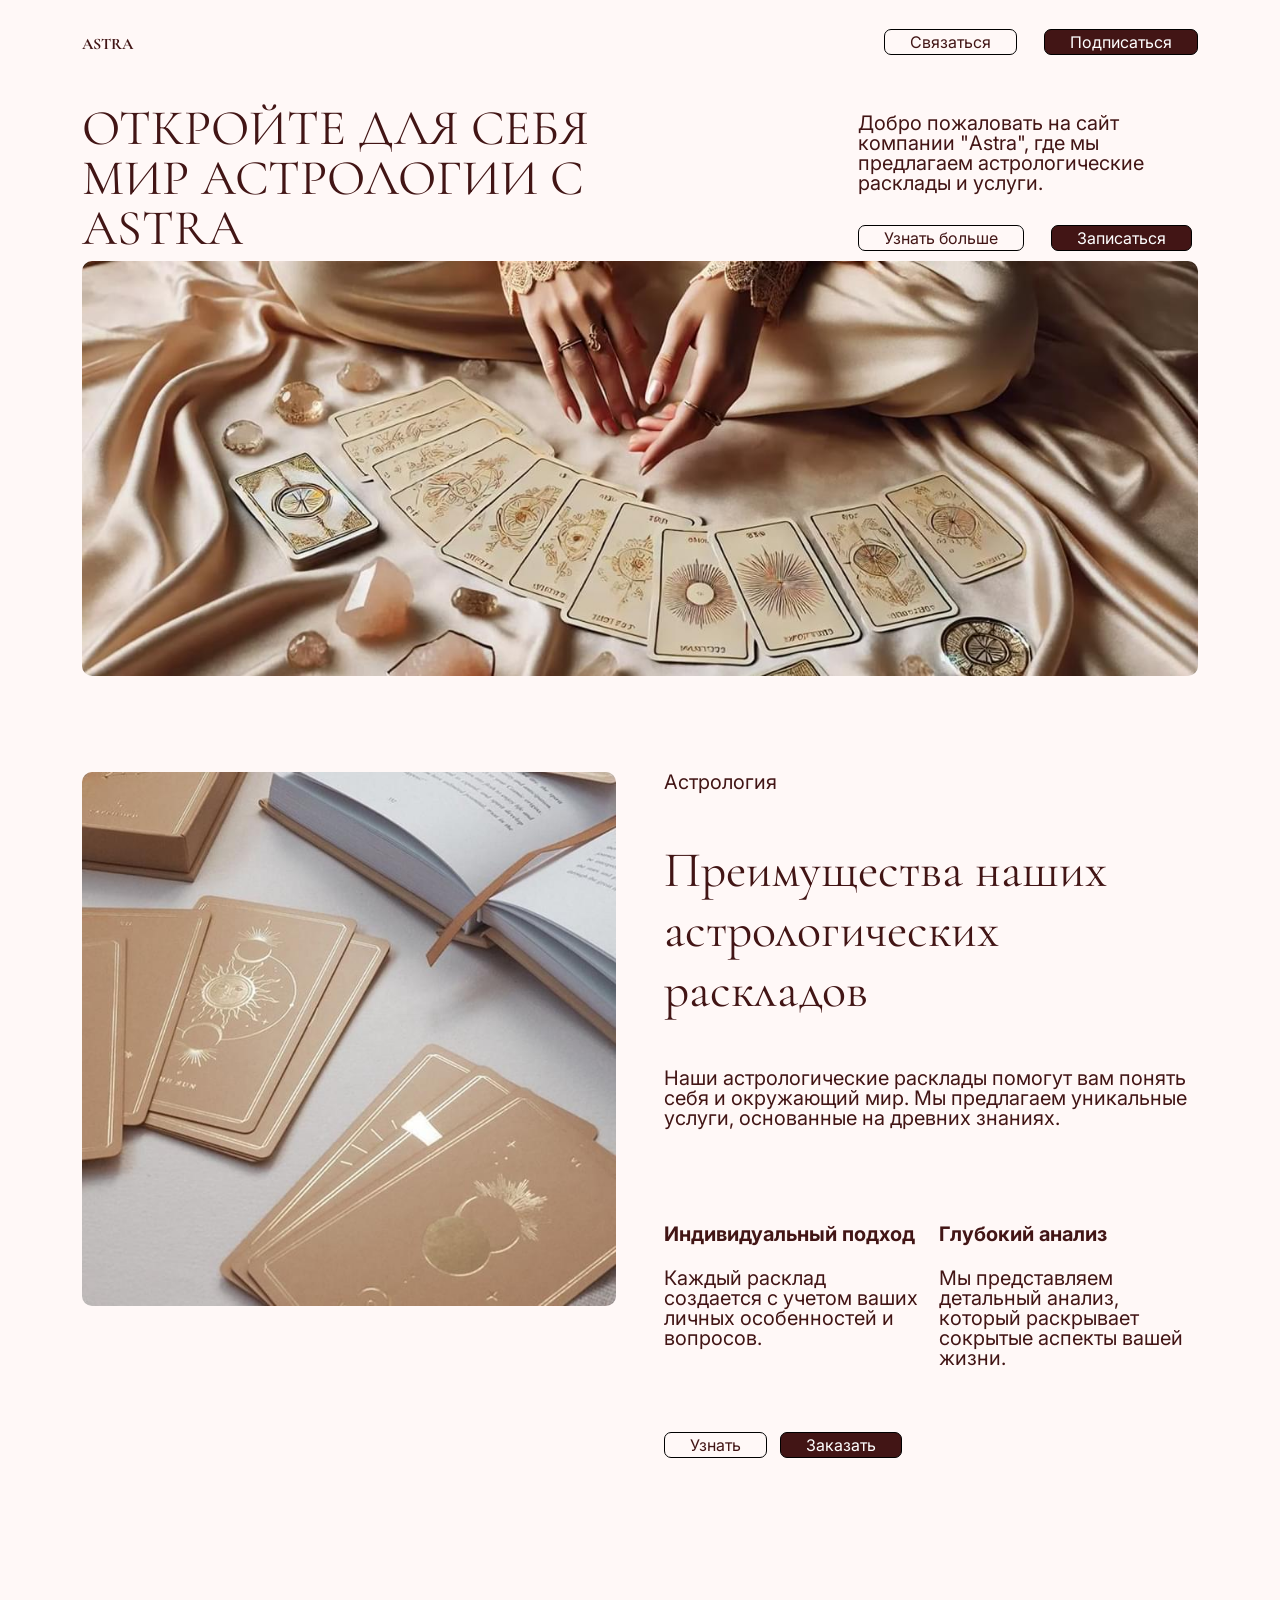
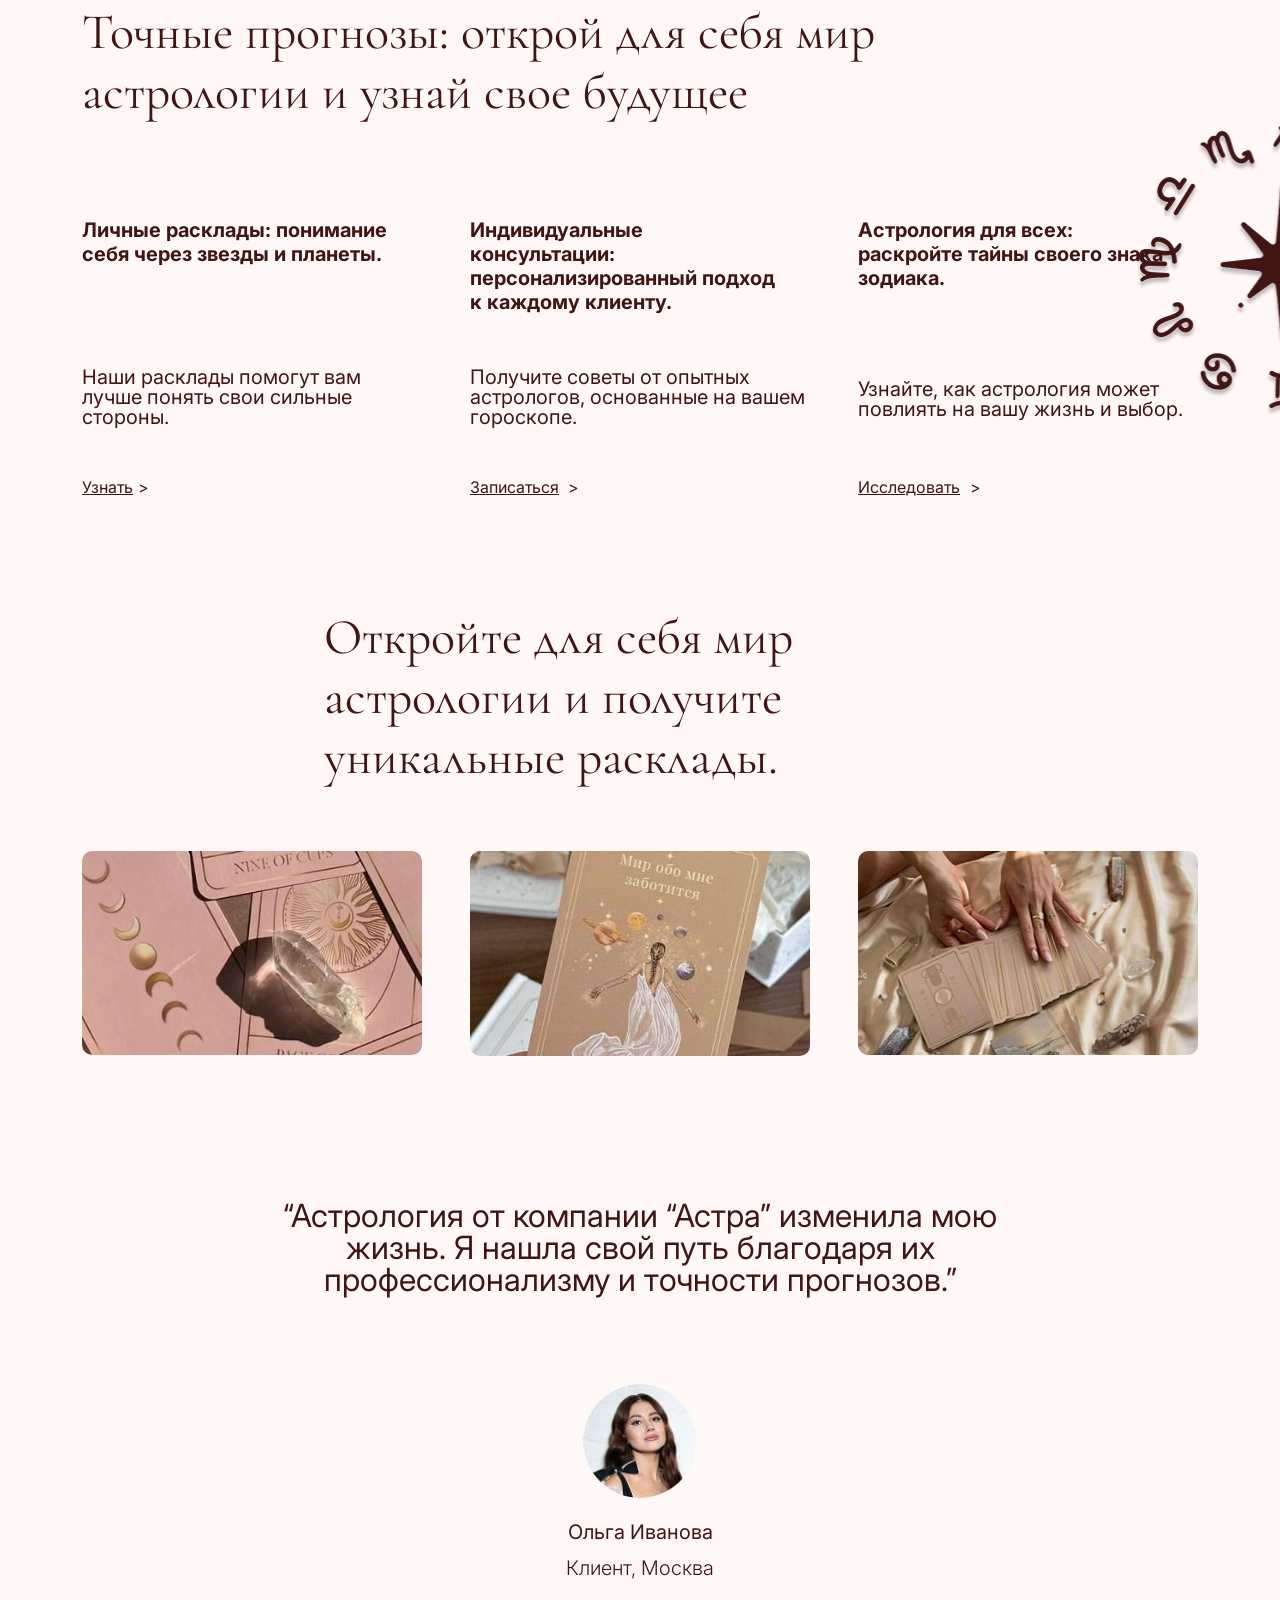
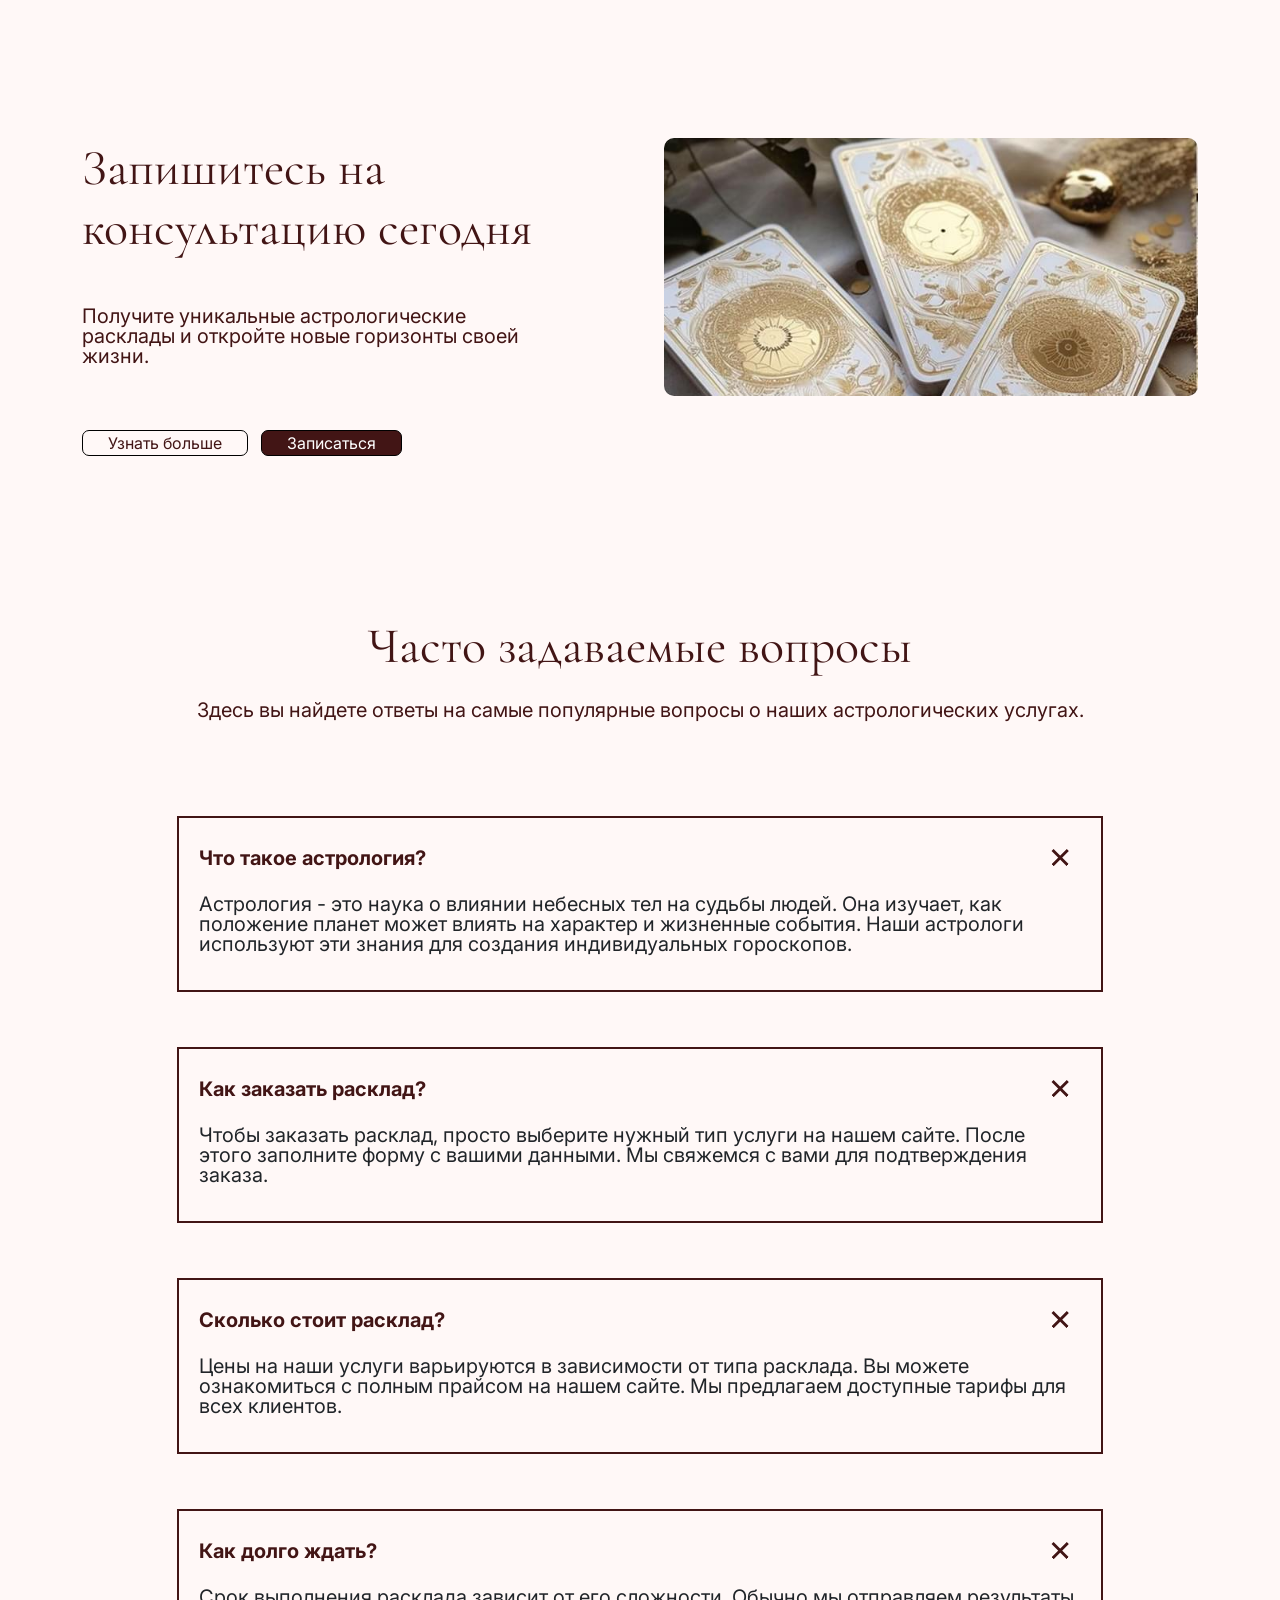
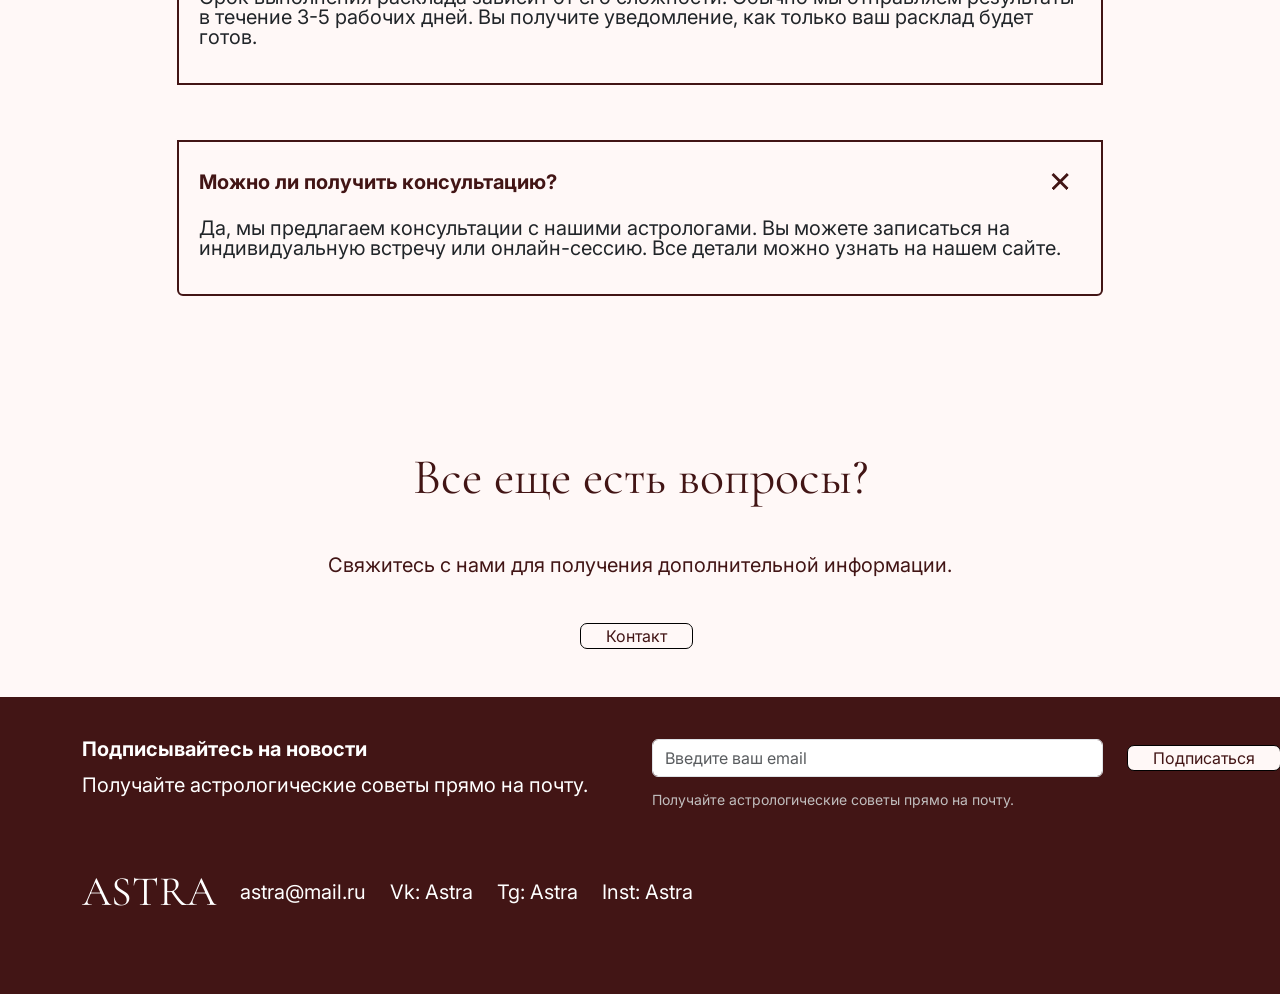
==== home.html @ cc556cec "Updates" ====
<!DOCTYPE html>
<html lang="ru">

<head>
	<title>Главная</title>
	<meta charset="UTF-8">
	<meta name="format-detection" content="telephone=no">
	<!-- <style>body{opacity: 0;}</style> -->
	<link href="https://cdn.jsdelivr.net/npm/bootstrap@5.0.2/dist/css/bootstrap.min.css?_v=20250326002225" rel="stylesheet" integrity="sha384-EVSTQN3/azprG1Anm3QDgpJLIm9Nao0Yz1ztcQTwFspd3yD65VohhpuuCOmLASjC" crossorigin="anonymous">
	<link href="https://unpkg.com/aos@2.3.1/dist/aos.css?_v=20250326002225" rel="stylesheet">
	<link rel="stylesheet" href="css/style.min.css?_v=20250326002225">
	<link rel="shortcut icon" href="favicon.ico">
	<!-- <meta name="robots" content="noindex, nofollow"> -->
	<meta name="viewport" content="width=device-width, initial-scale=1.0">
</head>

<body>
	<div class="wrapper">
		<header class="header">
			<div class="container">
				<div class="row">
					<div class="col-auto me-auto align-self-center">
						<a href="/" class="header__logo">Astra</a>
					</div>
					<div class="col-auto align-self-center">
						<a href="#" class="button">Связаться</a>
						<a href="#" class="button button-accent">Подписаться</a>
					</div>
				</div>
			</div>
		</header>
		<main class="page">
			<div class="container w-100">  </div>
			<div class="container">
				<div class="row prewiew align-items-center justify-content-between g-md-5">
					<div class="col-md-6">
						<h1 class="title" data-aos="fade-up" data-aos-delay="200" data-aos-duration="1000">Откройте для
							себя мир
							астрологии с Astra</h1>
					</div>
					<div class="col-md-4" data-aos="fade-up" data-aos-delay="400" data-aos-duration="1000">
						<div class="row mb-3 ">
							<p class="">Добро пожаловать на сайт компании "Astra", где мы предлагаем астрологические
								расклады и
								услуги.</p>
						</div>
						<div class="row">
							<div class="col">
								<a href="#" class="button">Узнать больше</a>
								<a href="#" class="button button-accent">Записаться</a>
							</div>
						</div>
					</div>
				</div>
				<div class="row justify-content-between mb-md-5" data-aos="fade-up" data-aos-delay="600" data-aos-duration="1000">
					<div class="col rounded-3 overflow-hidden mb-5">
						<div class="image-hover">
							<img class="w-100" src="img/preview/maps.jpg" alt="maps">
						</div>
					</div>
				</div>
			</div>

			<div class="container" data-aos="fade-up" data-aos-delay="800" data-aos-duration="1000">
				<div class="row align-items-start astrologia pb-5">
					<div class="container mb-lg-5">
						<div class="row g-5">
							<!-- Левая колонка с изображением -->
							<div class="col-lg-6">
								<div class="image-hover">
									<img src="img/plus/01.jpg" class="img-fluid rounded" alt="Астрологические карты">
								</div>
							</div>
							<!-- Правая колонка с текстом -->
							<div class="col-lg-6">
								<p class="mb-md-5">Астрология</p>
								<h2 class="title mb-md-5">Преимущества наших астрологических раскладов</h2>
								<p class="mb-5 pb-md-5">Наши астрологические расклады помогут вам понять себя и
									окружающий
									мир.
									Мы
									предлагаем
									уникальные услуги,
									основанные на древних знаниях.</p>
								<div class="row mb-lg-5 g-3">
									<div class="col-lg-6">
										<p class="fw-bolder mb-4">Индивидуальный подход</p>
										<p>Каждый расклад создается с учетом ваших личных особенностей и вопросов.
										</p>
									</div>
									<div class="col-lg-6">
										<p class="fw-bolder mb-4">Глубокий анализ</p>
										<p>Мы представляем детальный анализ, который раскрывает сокрытые аспекты
											вашей
											жизни.</p>
									</div>
								</div>
								<div class="mt-3">
									<button class="button me-2">Узнать</button>
									<button class="button button-accent">Заказать</button>
								</div>
							</div>
						</div>
					</div>
				</div>
			</div>

			<div class="container py-5 forecast" data-aos="fade-up" data-aos-delay="400" data-aos-duration="1000">
				<h2 class="title mb-lg-5 col-lg-10 pb-sm-5">Точные прогнозы: открой для себя мир астрологии и
					узнай свое
					будущее
				</h2>
				<div class="row g-5">
					<!-- Первая колонка -->
					<div class="col-md-4 forecast__item">
						<div class="row">
							<div class="col col-lg-11">
								<h5 class="fw-bold">Личные расклады: понимание себя через звезды и планеты.</h5>
							</div>
						</div>
						<div class="row">
							<p class="">Наши расклады помогут вам лучше понять свои сильные стороны.</p>
							<a class="link-line" href="#" class="text-decoration-none"><span>Узнать</span></a>
						</div>
					</div>
					<!-- Вторая колонка -->
					<div class="col-md-4 forecast__item">
						<div class="row">
							<div class="col col-lg-11">
								<h5 class="fw-bold">Индивидуальные консультации: персонализированный подход к
									каждому
									клиенту.
								</h5>
							</div>
						</div>
						<div class="row">
							<p class="">Получите советы от опытных астрологов, основанные на вашем гороскопе.</p>
							<a class="link-line" href="#" class="text-decoration-none"><span>Записаться</span></a>
						</div>
					</div>
					<!-- Третья колонка -->
					<div class="col-md-4 forecast__item">
						<div class="row">
							<div class="col col-lg-11">
								<h5 class="fw-bold">Астрология для всех: раскройте тайны своего знака зодиака.</h5>
							</div>
						</div>
						<div class="row">
							<p class="">Узнайте, как астрология может повлиять на вашу жизнь и выбор.</p>
							<a class="link-line" href="#" class="text-decoration-none"><span>Исследовать</span></a>
						</div>
					</div>
				</div>
			</div>

			<div class="container py-lg-5 open" data-aos="fade-up" data-aos-delay="800" data-aos-duration="1000">
				<div class="row justify-content-center">
					<div class="col-lg-7 p-3">
						<h2 class="title mb-lg-5">Откройте для себя мир
							астрологии
							и получите уникальные расклады.</h2>
					</div>
				</div>

				<div class="row g-5 ">
					<!-- Первая колонка -->
					<div class="col-md-4">
						<div class="image-hover">
							<img class="w-100" src="img/open/01.jpg" alt="01">
						</div>
					</div>
					<!-- Вторая колонка -->
					<div class="col-md-4">
						<div class="image-hover">
							<img class="w-100" src="img/open/02.jpg" alt="02">
						</div>
					</div>
					<!-- Третья колонка -->
					<div class="col-md-4">
						<div class="image-hover">
							<img class="w-100" src="img/open/03.jpg" alt="03">
						</div>
					</div>
				</div>
			</div>

			<div class="container py-5 mb-lg-5 rewiews" data-aos="fade-up" data-aos-delay="400" data-aos-duration="1000">
				<div class="row justify-content-center">
					<div class="col-sm-9 p-lg-5">
						<p class="rewiews__title text-center">“Астрология от компании “Астра” изменила мою жизнь. Я
							нашла свой путь
							благодаря их
							профессионализму
							и точности прогнозов.”</p>
					</div>
				</div>
				<div class="row justify-content-center mb-lg-5">
					<div class="row justify-content-center">
						<div class="col col-lg-2 col-sm-5">
							<img class="w-100 p-4 rounded-circle" src="img/rewiews/ava.jpg" alt="ava">
						</div>
					</div>
					<div class="col col-lg-3">
						<div class="col text-center">
							<p>Ольга Иванова</p>
						</div>
						<div class="col text-center fw-light">
							<p>Клиент, Москва</p>
						</div>
					</div>

				</div>
			</div>

			<div class="container" data-aos="fade-up" data-aos-delay="800" data-aos-duration="1000">
				<div class="row align-items-start astrologia pb-lg-5">
					<div class="container mb-5">
						<div class="row g-5">
							<div class="col-md-6">
								<h2 class="title mb-lg-5">Запишитесь на консультацию сегодня</h2>
								<p class="mb-lg-5 pb-3 col-lg-10">Получите уникальные астрологические расклады и
									откройте
									новые
									горизонты своей жизни.</p>
								<div class="mt-3">
									<a href="#" class="button me-2">Узнать больше</a>
									<a href="#" class="button button-accent">Записаться</a>
								</div>
							</div>


							<div class="col-md-6">
								<div class="image-hover">
									<img src="img/callback/01.jpg" class="img-fluid rounded" alt="Астрологические карты">
								</div>
							</div>
						</div>
					</div>
				</div>
			</div>

			<div class="container py-lg-5" data-aos="fade-up" data-aos-delay="600" data-aos-duration="1000">
				<div class="row justify-content-center mb-lg-5">
					<div class="col col-md-auto p-3">
						<h2 class="title">Часто задаваемые вопросы</h2>
					</div>
					<div class="col-lg-10 col-md-auto">
						<p class="mb-lg-5 text-center">Здесь вы найдете ответы на самые популярные вопросы о наших
							астрологических
							услугах.</p>
					</div>
				</div>
				<div class="row justify-content-center mb-lg-5">

					<div class="accordion col-lg-10" id="accordionPanelsStayOpenExample">

						<div class="accordion-item">
							<button class="accordion-but" type="button" data-bs-toggle="collapse" data-bs-target="#panelsStayOpen-1" aria-expanded="true" aria-controls="panelsStayOpen-1">
								Что такое астрология?
							</button>
							<div id="panelsStayOpen-1" class="accordion-collapse collapse show" aria-labelledby="panelsStayOpen-1">
								<div class="accordion-body">
									Астрология - это наука о влиянии небесных тел на судьбы людей. Она изучает, как
									положение планет может влиять на
									характер и жизненные события. Наши астрологи используют эти знания для создания
									индивидуальных гороскопов.
								</div>
							</div>
						</div>

						<div class="accordion-item">
							<button class="accordion-but" type="button" data-bs-toggle="collapse" data-bs-target="#panelsStayOpen-2" aria-expanded="true" aria-controls="panelsStayOpen-2">
								Как заказать расклад?
							</button>
							<div id="panelsStayOpen-2" class="accordion-collapse collapse show" aria-labelledby="panelsStayOpen-2">
								<div class="accordion-body">
									Чтобы заказать расклад, просто выберите нужный тип услуги на нашем сайте. После
									этого заполните форму с вашими данными.
									Мы свяжемся с вами для подтверждения заказа.
								</div>
							</div>
						</div>

						<div class="accordion-item">
							<button class="accordion-but" type="button" data-bs-toggle="collapse" data-bs-target="#panelsStayOpen-3" aria-expanded="true" aria-controls="panelsStayOpen-3">
								Сколько стоит расклад?
							</button>
							<div id="panelsStayOpen-3" class="accordion-collapse collapse show" aria-labelledby="panelsStayOpen-3">
								<div class="accordion-body">
									Цены на наши услуги варьируются в зависимости от типа расклада. Вы можете
									ознакомиться с полным прайсом на нашем сайте.
									Мы предлагаем доступные тарифы для всех клиентов.
								</div>
							</div>
						</div>

						<div class="accordion-item">
							<button class="accordion-but" type="button" data-bs-toggle="collapse" data-bs-target="#panelsStayOpen-4" aria-expanded="true" aria-controls="panelsStayOpen-4">
								Как долго ждать?
							</button>
							<div id="panelsStayOpen-4" class="accordion-collapse collapse show" aria-labelledby="panelsStayOpen-4">
								<div class="accordion-body">
									Срок выполнения расклада зависит от его сложности. Обычно мы отправляем
									результаты в
									течение 3-5 рабочих дней. Вы
									получите уведомление, как только ваш расклад будет готов.
								</div>
							</div>
						</div>

						<div class="accordion-item">
							<button class="accordion-but" type="button" data-bs-toggle="collapse" data-bs-target="#panelsStayOpen-5" aria-expanded="true" aria-controls="panelsStayOpen-5">
								Можно ли получить консультацию?
							</button>
							<div id="panelsStayOpen-5" class="accordion-collapse collapse show" aria-labelledby="panelsStayOpen-5">
								<div class="accordion-body">
									Да, мы предлагаем консультации с нашими астрологами. Вы можете записаться на
									индивидуальную встречу или онлайн-сессию.
									Все детали можно узнать на нашем сайте.
								</div>
							</div>
						</div>
					</div>
				</div>
			</div>

			<div class="container py-lg5" data-aos="fade-up" data-aos-delay="600" data-aos-duration="1000">
				<div class="row justify-content-center mb-5">
					<div class="row">
						<h2 class="title mb-lg-5 text-center">Все еще есть вопросы?</h2>
					</div>
					<div class="row">
						<p class="mb-lg-5 text-center">Свяжитесь с нами для получения дополнительной информации.</p>
					</div>
					<div class="row justify-content-center">
						<div class="col col-lg-2 text-center">
							<a href="#" class="button me-2">Контакт</a>
						</div>
					</div>
				</div>
			</div>
		</main>
		<footer class="footer">
			<div class="container">
				<div class="row mb-lg-5">
					<div class="col-lg-6">
						<div class="row fw-bold">
							<p>Подписывайтесь на новости</p>
						</div>
						<div class="row">
							<p>Получайте астрологические советы прямо на почту.</p>
						</div>
					</div>
					<div class="col">
						<div class="row align-items-center mb-lg-3">
							<div class="col-lg-10">
								<input type="text" class="form-control" placeholder="Введите ваш email" aria-label="Введите ваш email" aria-describedby="basic-addon2">
							</div>
							<div class="col-lg-2 text-center">
								<a href="#" class="button ">Подписаться</a>
							</div>
						</div>
						<div class="row">
							<p class="text-small">Получайте астрологические советы прямо на почту.</p>
						</div>
					</div>

				</div>
			</div>
			<div class="container">
				<div class="row align-items-center">
					<div class="footer__title col-sm-auto">ASTRA</div>
					<div class="col-sm-auto"><a class="footer__link" href="#">astra@mail.ru</a></div>
					<div class="col-sm-auto"><a class="footer__link" href="#">Vk: Astra</a></div>
					<div class="col-sm-auto"><a class="footer__link" href="#">Tg: Astra</a></div>
					<div class="col-sm-auto"><a class="footer__link" href="#">Inst: Astra</a></div>
				</div>
			</div>
		</footer>
	</div>
	<!-- <div id="popup" aria-hidden="true" class="popup">
	<div class="popup__wrapper">
		<div class="popup__content">
			<button data-close type="button" class="popup__close">Закрыть</button>
			<div class="popup__text">
				Text
			</div>
		</div>
	</div>
</div> -->
	<script src="https://cdn.jsdelivr.net/npm/bootstrap@5.0.2/dist/js/bootstrap.bundle.min.js?_v=20250326002225" integrity="sha384-MrcW6ZMFYlzcLA8Nl+NtUVF0sA7MsXsP1UyJoMp4YLEuNSfAP+JcXn/tWtIaxVXM" crossorigin="anonymous"></script>
	<script src="https://unpkg.com/aos@2.3.1/dist/aos.js?_v=20250326002225"></script>
	<script src="js/app.min.js?_v=20250326002225"></script>
</body>

</html>
---- css/style.min.css ----
@charset "UTF-8";@import url(https://fonts.googleapis.com/css?family=Cormorant+Garamond:regular,500&display=swap);@import url(https://fonts.googleapis.com/css?family=Inter:300,regular,500,700&display=swap);*{padding:0;margin:0;border:0}*,:after,:before{-webkit-box-sizing:border-box;box-sizing:border-box}body,html{height:100%;min-width:320px}body{color:#421515;line-height:1;font-family:Inter;font-size:1.25rem;-ms-text-size-adjust:100%;-moz-text-size-adjust:100%;-webkit-text-size-adjust:100%;-webkit-font-smoothing:antialiased;-moz-osx-font-smoothing:grayscale}button,input,textarea{font-family:Inter;font-size:inherit}button{cursor:pointer;color:inherit;background-color:inherit}a{color:inherit}a:link,a:visited{text-decoration:none}a:hover{text-decoration:none}ul li{list-style:none}img{vertical-align:top}h1,h2,h3,h4,h5,h6{font-weight:inherit;font-size:inherit}body{background-color:#fff8f7}.lock body{overflow:hidden;-ms-touch-action:none;touch-action:none}.wrapper{min-height:100%;display:-webkit-box;display:-ms-flexbox;display:flex;-webkit-box-orient:vertical;-webkit-box-direction:normal;-ms-flex-direction:column;flex-direction:column;overflow:hidden}.wrapper>main{-webkit-box-flex:1;-ms-flex:1 1 auto;flex:1 1 auto}.wrapper>*{min-width:0}[class*=__container]{max-width:85rem;-webkit-box-sizing:content-box;box-sizing:content-box;margin:0 auto;padding:0 .9375rem}.button,.button-accent{-webkit-transition:all .2s ease;transition:all .2s ease}.button{display:-webkit-inline-box;display:-ms-inline-flexbox;display:inline-flex;padding:.25rem 1.5625rem;border:1px solid #000;border-radius:.4375rem;font-size:1rem;background-color:#fff8f7;color:#421515}.button._fw{width:100%}.button:not(:last-child){margin-right:1.375rem}.button-accent{color:#fff;background-color:#421515}.button-accent._fw{width:100%}[class*=-ibg]{position:relative}[class*=-ibg] img{position:absolute;width:100%;height:100%;top:0;left:0;-o-object-fit:cover;object-fit:cover}[class*=-ibg_contain] img{-o-object-fit:contain;object-fit:contain}.title{font-family:"Cormorant Garamond";font-size:3.125rem}.link-line:link{text-decoration:underline}.link-line:hover{color:inherit}.collapsed{font-size:1.25rem;background-color:inherit}.text-small{font-size:.875rem;color:#c1bebe}.header__logo{font-family:"Cormorant Garamond";font-weight:900;font-size:1rem;text-transform:uppercase}.header__logo:hover{color:inherit}.header .container .row{height:5.1875rem}.footer{background-color:#421515;color:#fff;padding-top:2.625rem;padding-bottom:5.0625rem}.footer__title{font-family:"Cormorant Garamond";font-size:2.625rem}.footer__link:hover{color:inherit;text-decoration:underline}.page{position:relative}.page::before{content:"";position:absolute;top:30%;right:0;width:153.5px;height:307px;background:url(../img/decor.png) 0 0 no-repeat}.image-hover{overflow:hidden;border-radius:.625rem}.image-hover img{-webkit-transition:all .5s ease;transition:all .5s ease}.image-hover img:hover{-webkit-transform:scale(1.05);-ms-transform:scale(1.05);transform:scale(1.05)}.prewiew h1{text-transform:uppercase;line-height:1}.forecast h5{height:100%}.forecast a{font-size:1rem}.forecast__item{display:-webkit-box;display:-ms-flexbox;display:flex;-webkit-box-orient:vertical;-webkit-box-direction:normal;-ms-flex-direction:column;flex-direction:column;min-height:100%;-webkit-box-pack:justify;-ms-flex-pack:justify;justify-content:space-between;gap:.9375rem}.forecast__item .row{display:-webkit-box;display:-ms-flexbox;display:flex;-webkit-box-orient:vertical;-webkit-box-direction:normal;-ms-flex-direction:column;flex-direction:column;-webkit-box-pack:justify;-ms-flex-pack:justify;justify-content:space-between;height:100%}.forecast__item .link-line span{position:relative;display:-webkit-inline-box;display:-ms-inline-flexbox;display:inline-flex;text-decoration:underline}.forecast__item .link-line span:hover{text-decoration:none}.forecast__item .link-line span::after{content:">";position:absolute;top:0;left:110%}.forecast__item .row:last-child{gap:.625rem}.forecast__item.row p{margin-bottom:4.0625pxrem}.rewiews__title{font-size:2rem}.accordion-item,.accordion-item:first-of-type{border:2px solid #421515!important;background-color:inherit;border-radius:0;margin-bottom:3.4375rem}.accordion-item{padding:1.25rem 0}.accordion-but{position:relative;width:100%;text-align:left;padding:.625rem 1.25rem;font-weight:700;color:#421515}.accordion-but::before{-webkit-transition:all .3s ease;transition:all .3s ease;content:"";position:absolute;top:.5rem;right:1.875rem;width:22px;height:22px;background:url(../img/plus-icon.svg) 0 0 no-repeat;-webkit-transform:rotate(45deg);-ms-transform:rotate(45deg);transform:rotate(45deg)}.collapsed::before{-webkit-transform:rotate(0);-ms-transform:rotate(0);transform:rotate(0)}@media (min-width:47.99875em){.forecast h2{padding-right:1.25rem}.forecast__item{row-gap:2.8125rem}.forecast__item .row:last-child{gap:2.25rem}}@media (max-width:61.99875em){.title{font-size:2.5rem}.page::before{opacity:.3;z-index:-1}}@media (max-width:47.99875em){body{font-size:1rem}.title{font-size:2.1875rem}.footer{padding:2.8125rem 0}.rewiews__title{font-size:1.375rem}}@media (any-hover:hover){.button:hover{color:#fff8f7;background-color:#421515;opacity:.8}.button-accent:hover{opacity:.8}}
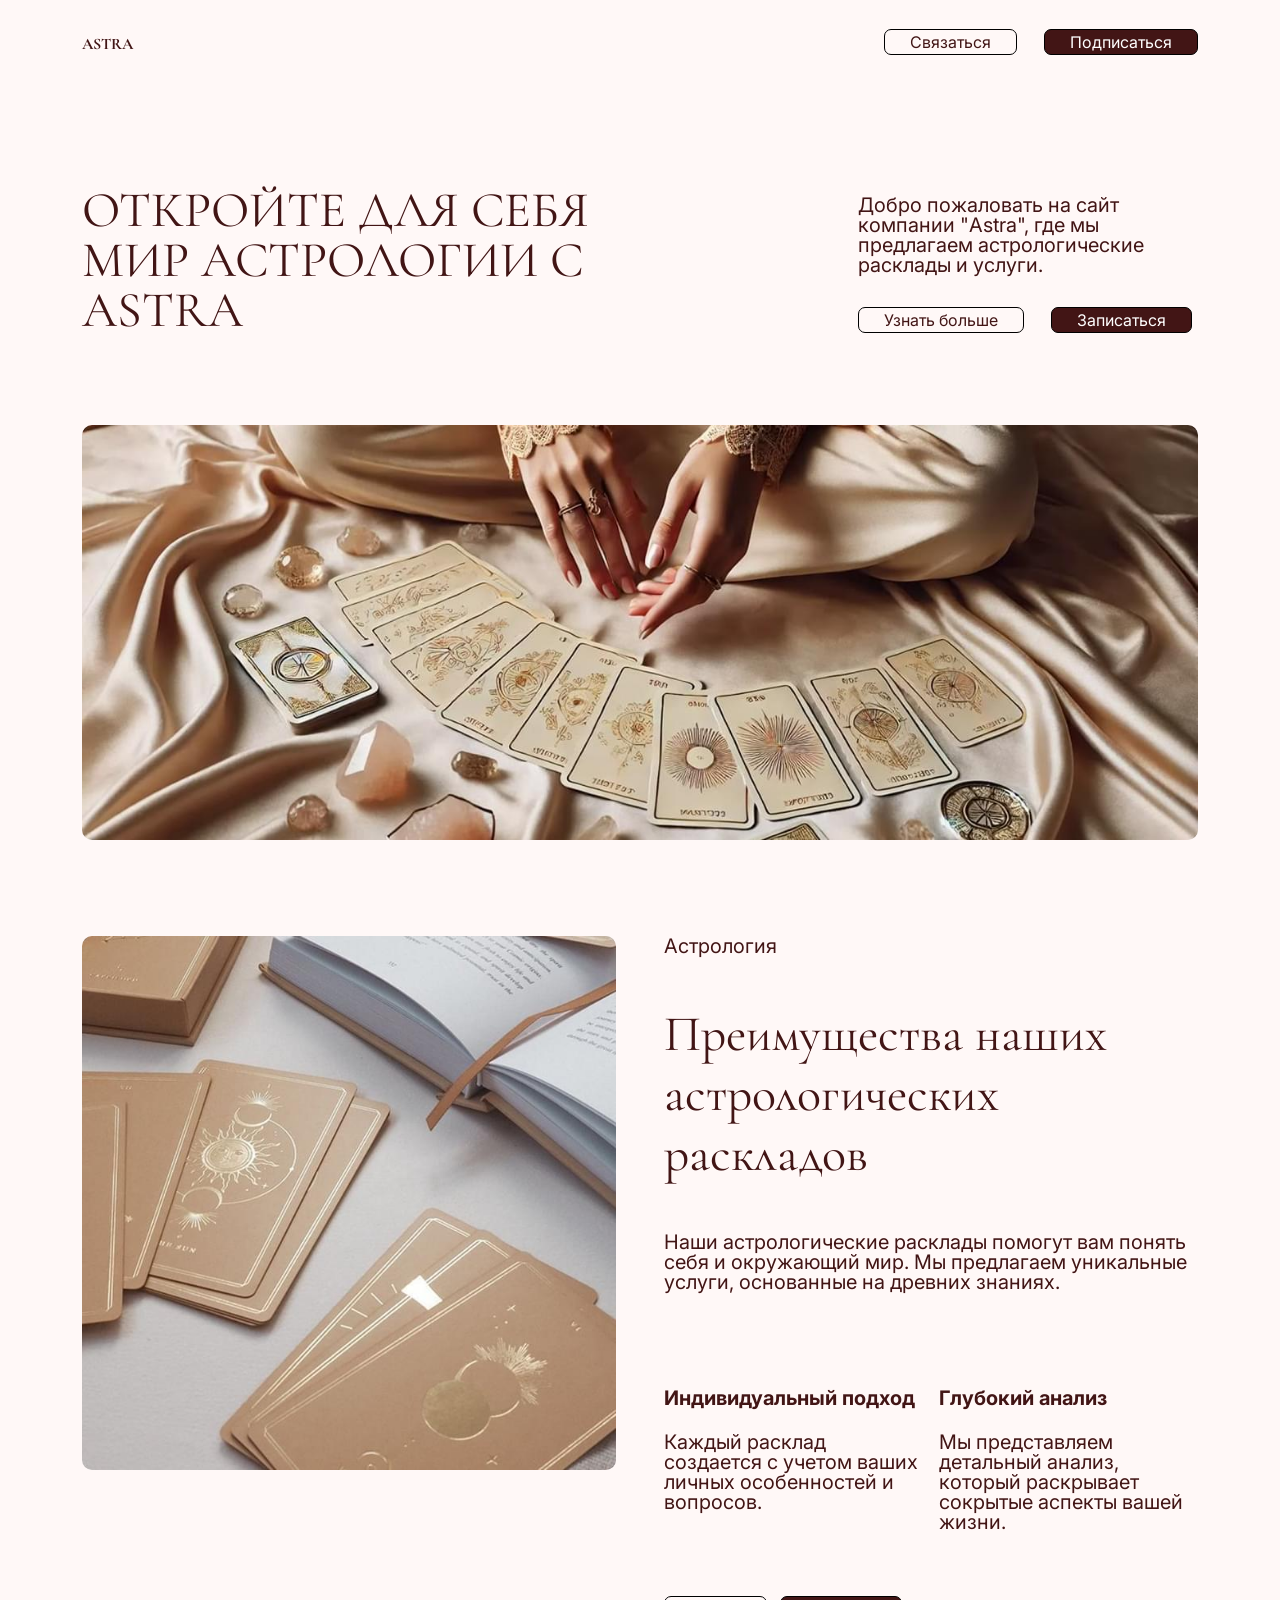
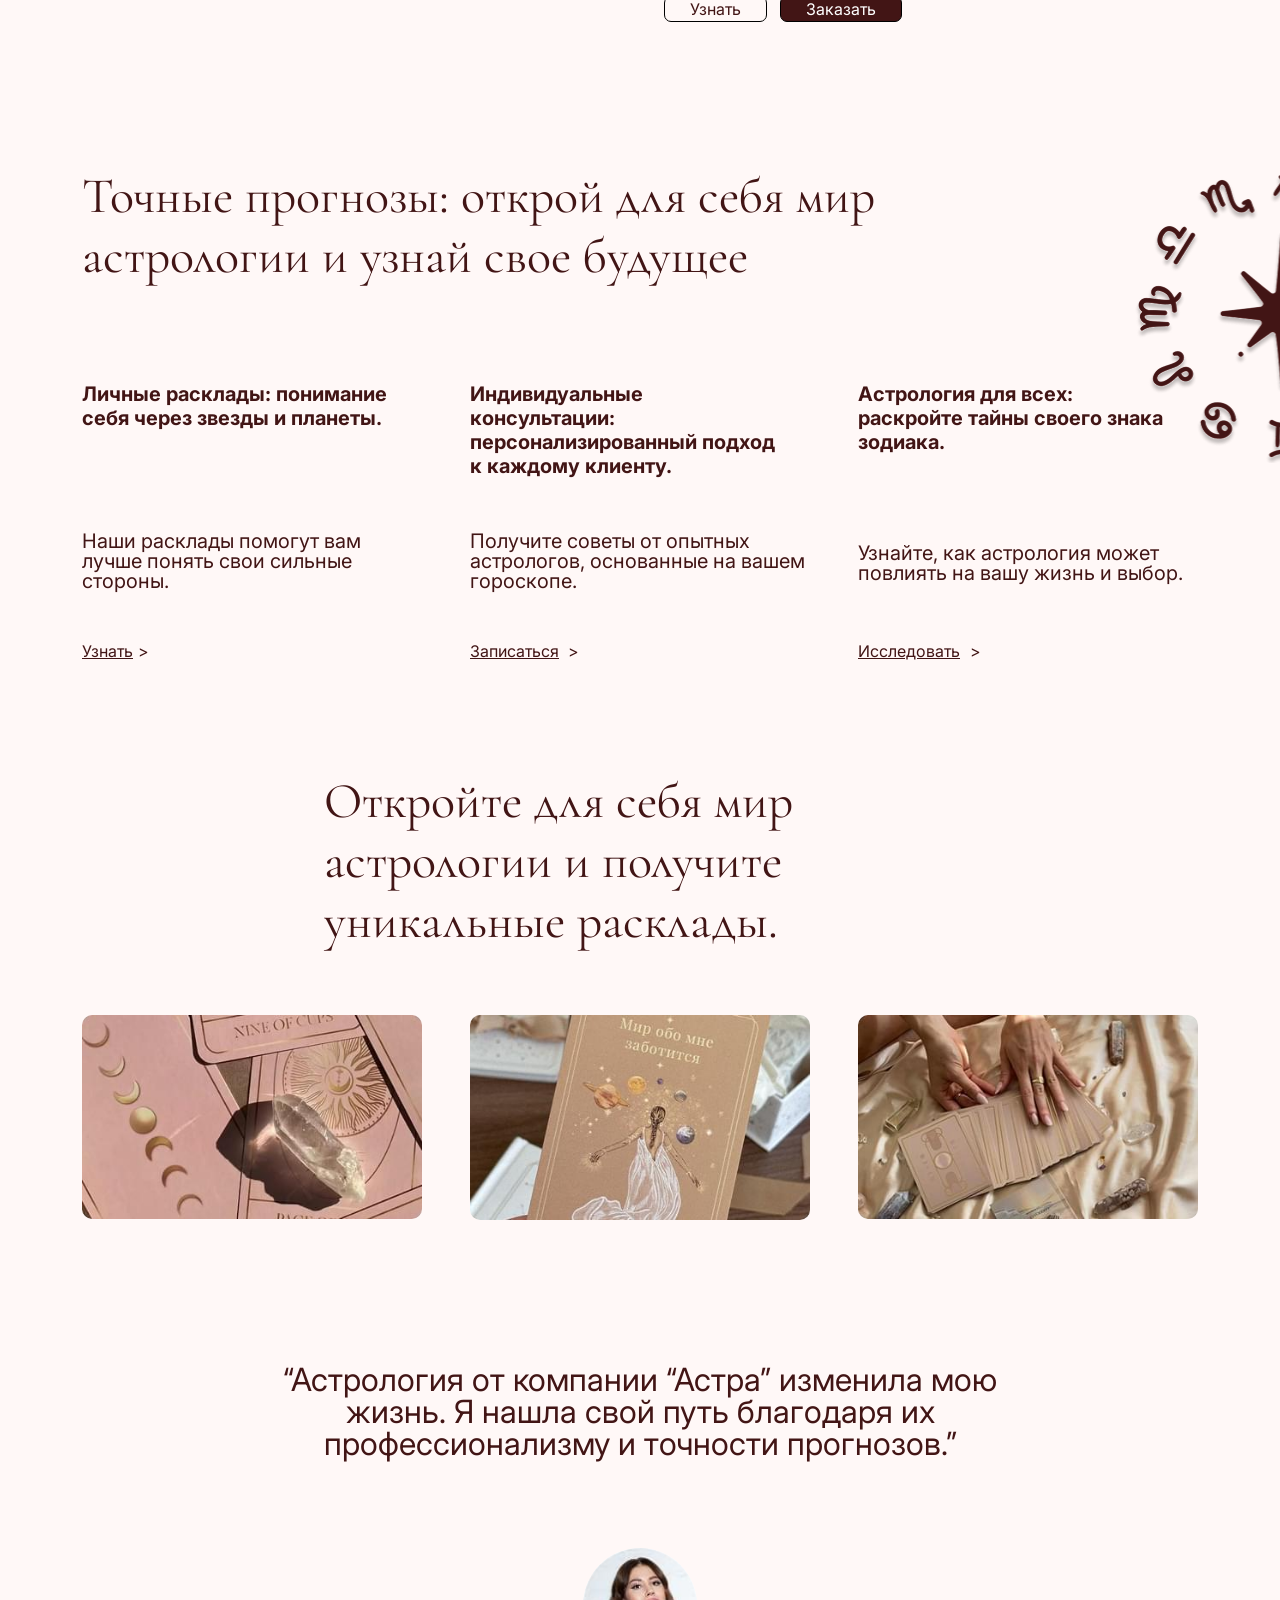
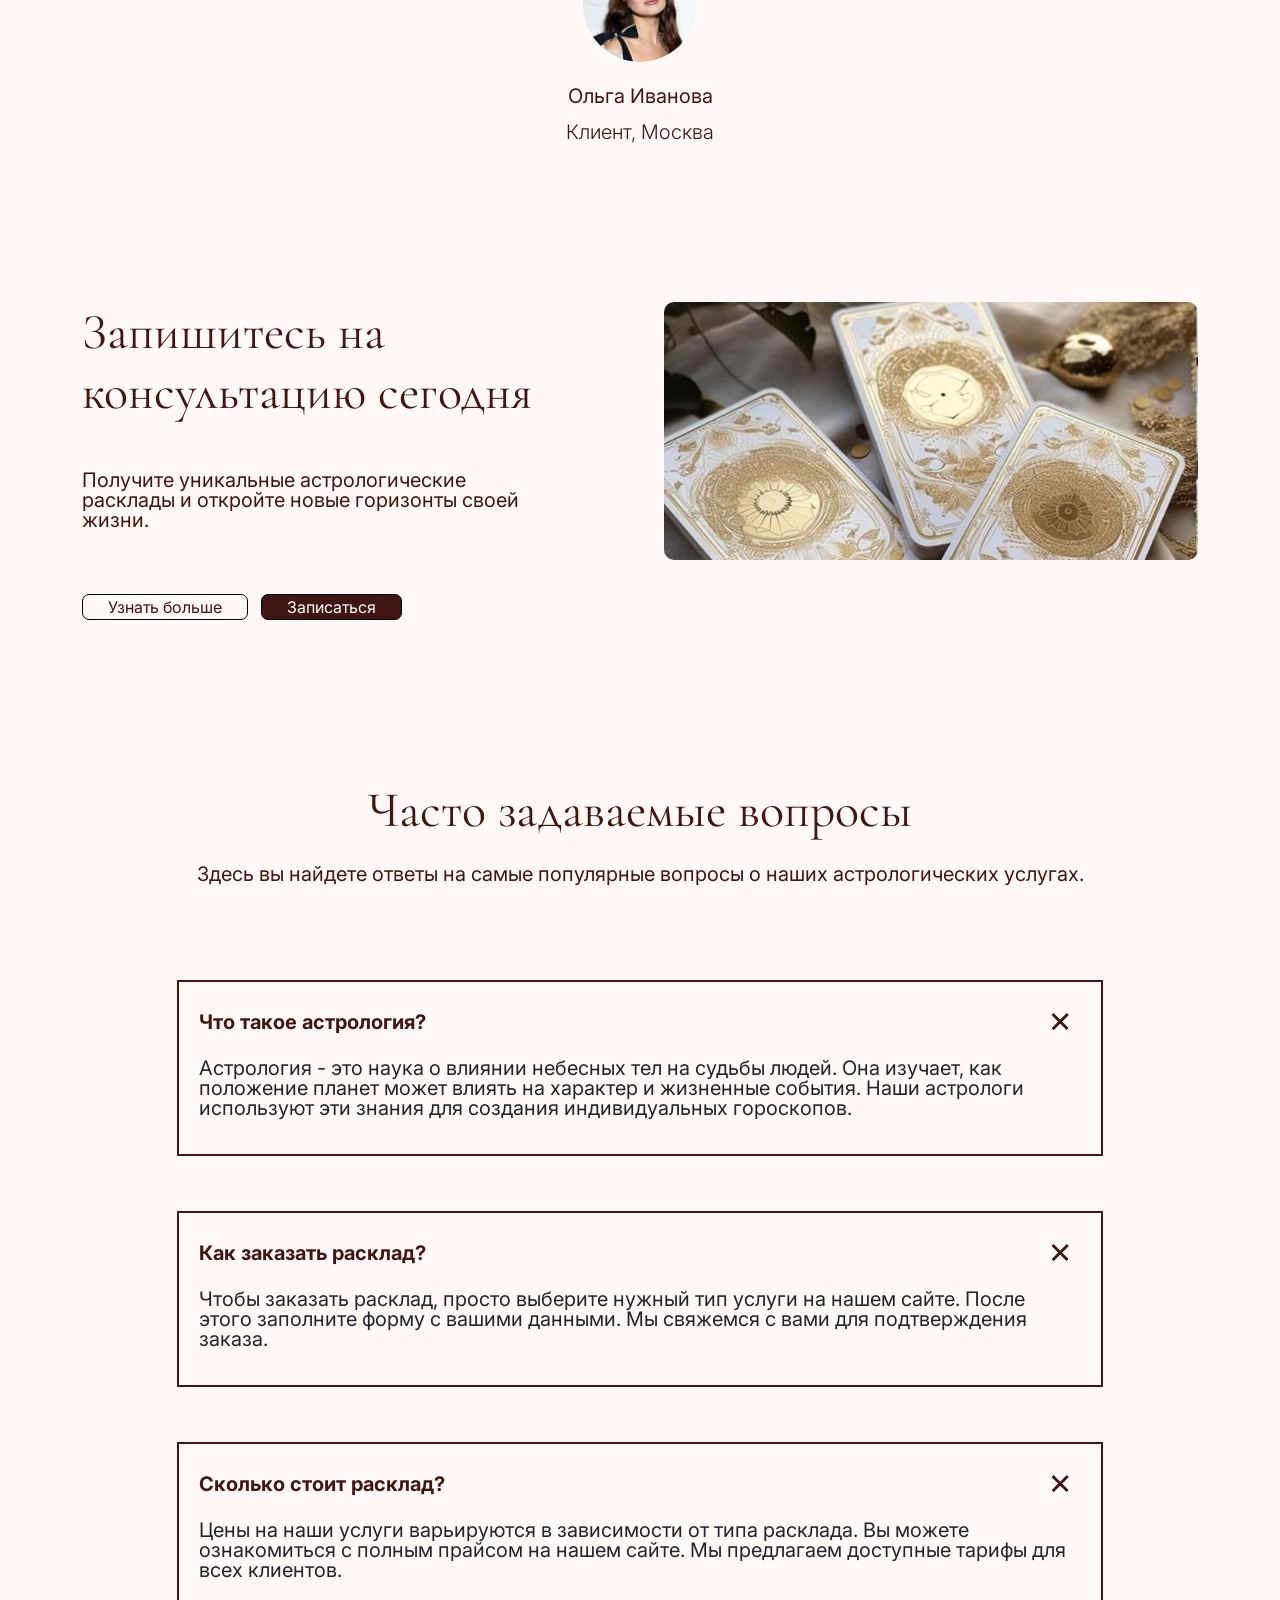
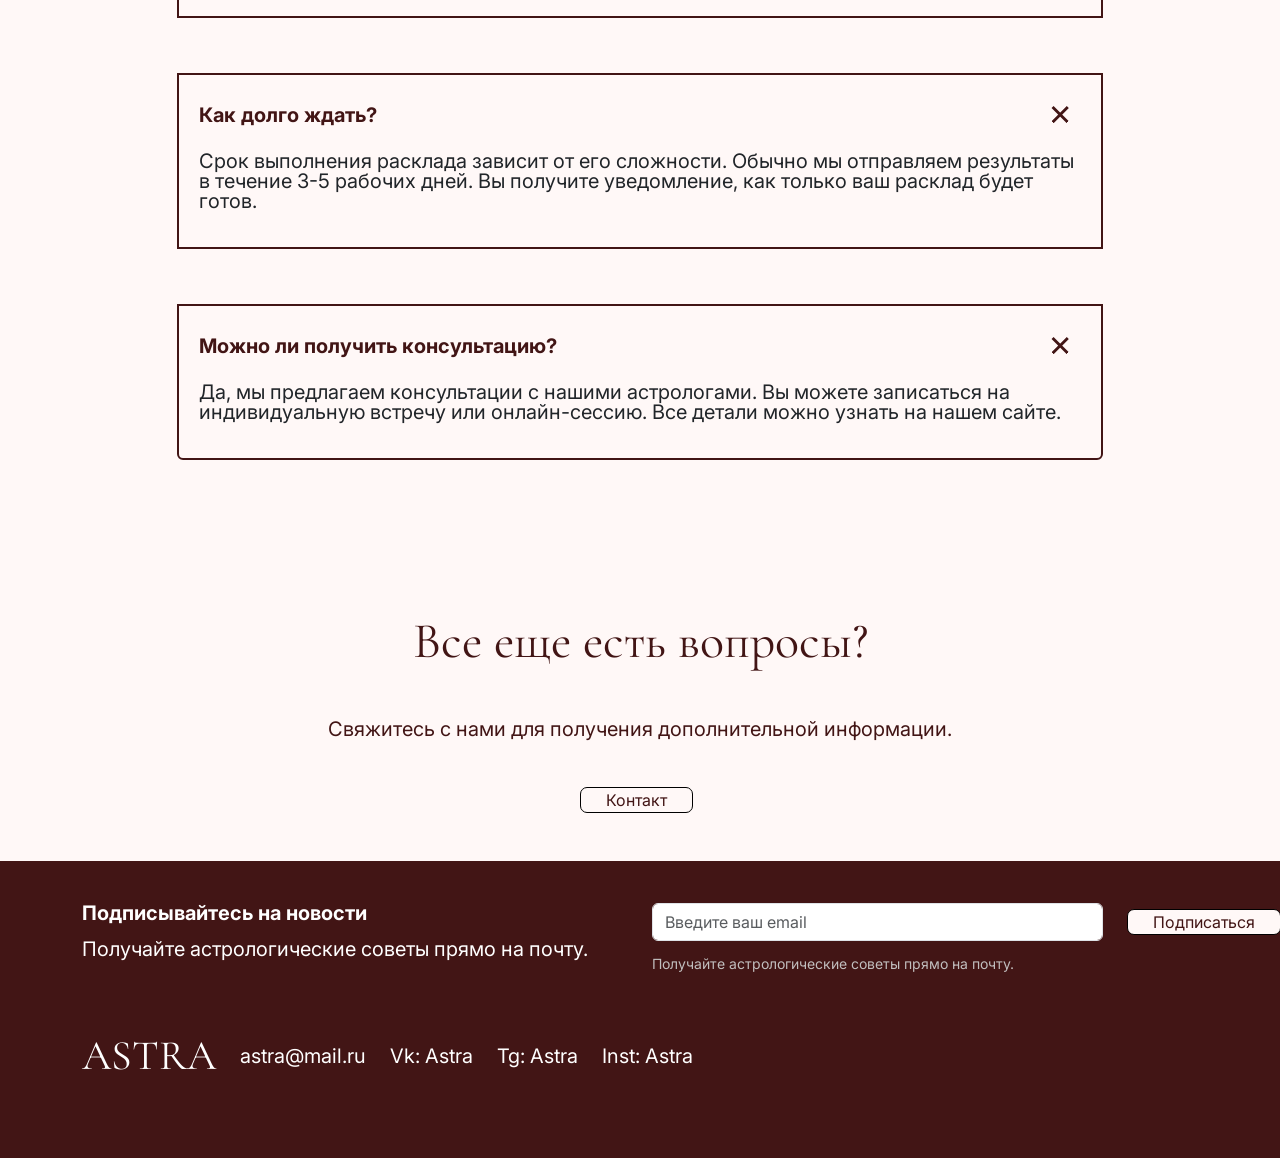
==== commit f4c045c4: "Updates" ====
--- a/home.html
+++ b/home.html
@@ -6,9 +6,9 @@
 	<meta charset="UTF-8">
 	<meta name="format-detection" content="telephone=no">
 	<!-- <style>body{opacity: 0;}</style> -->
-	<link href="https://cdn.jsdelivr.net/npm/bootstrap@5.0.2/dist/css/bootstrap.min.css?_v=20250326002225" rel="stylesheet" integrity="sha384-EVSTQN3/azprG1Anm3QDgpJLIm9Nao0Yz1ztcQTwFspd3yD65VohhpuuCOmLASjC" crossorigin="anonymous">
-	<link href="https://unpkg.com/aos@2.3.1/dist/aos.css?_v=20250326002225" rel="stylesheet">
-	<link rel="stylesheet" href="css/style.min.css?_v=20250326002225">
+	<link href="https://cdn.jsdelivr.net/npm/bootstrap@5.0.2/dist/css/bootstrap.min.css?_v=20250326003222" rel="stylesheet" integrity="sha384-EVSTQN3/azprG1Anm3QDgpJLIm9Nao0Yz1ztcQTwFspd3yD65VohhpuuCOmLASjC" crossorigin="anonymous">
+	<link href="https://unpkg.com/aos@2.3.1/dist/aos.css?_v=20250326003222" rel="stylesheet">
+	<link rel="stylesheet" href="css/style.min.css?_v=20250326003222">
 	<link rel="shortcut icon" href="favicon.ico">
 	<!-- <meta name="robots" content="noindex, nofollow"> -->
 	<meta name="viewport" content="width=device-width, initial-scale=1.0">
@@ -31,8 +31,8 @@
 		</header>
 		<main class="page">
 			<div class="container w-100">  </div>
-			<div class="container">
-				<div class="row prewiew align-items-center justify-content-between g-md-5">
+			<div class="container prewiew">
+				<div class="row align-items-center justify-content-between g-md-5">
 					<div class="col-md-6">
 						<h1 class="title" data-aos="fade-up" data-aos-delay="200" data-aos-duration="1000">Откройте для
 							себя мир
@@ -96,8 +96,8 @@
 									</div>
 								</div>
 								<div class="mt-3">
-									<button class="button me-2">Узнать</button>
-									<button class="button button-accent">Заказать</button>
+									<a href="#" class="button me-2">Узнать</a>
+									<a href="#" class="button button-accent">Заказать</a>
 								</div>
 							</div>
 						</div>
@@ -388,9 +388,9 @@
 		</div>
 	</div>
 </div> -->
-	<script src="https://cdn.jsdelivr.net/npm/bootstrap@5.0.2/dist/js/bootstrap.bundle.min.js?_v=20250326002225" integrity="sha384-MrcW6ZMFYlzcLA8Nl+NtUVF0sA7MsXsP1UyJoMp4YLEuNSfAP+JcXn/tWtIaxVXM" crossorigin="anonymous"></script>
-	<script src="https://unpkg.com/aos@2.3.1/dist/aos.js?_v=20250326002225"></script>
-	<script src="js/app.min.js?_v=20250326002225"></script>
+	<script src="https://cdn.jsdelivr.net/npm/bootstrap@5.0.2/dist/js/bootstrap.bundle.min.js?_v=20250326003222" integrity="sha384-MrcW6ZMFYlzcLA8Nl+NtUVF0sA7MsXsP1UyJoMp4YLEuNSfAP+JcXn/tWtIaxVXM" crossorigin="anonymous"></script>
+	<script src="https://unpkg.com/aos@2.3.1/dist/aos.js?_v=20250326003222"></script>
+	<script src="js/app.min.js?_v=20250326003222"></script>
 </body>
 
 </html>
--- a/css/style.min.css
+++ b/css/style.min.css
@@ -1 +1 @@
-@charset "UTF-8";@import url(https://fonts.googleapis.com/css?family=Cormorant+Garamond:regular,500&display=swap);@import url(https://fonts.googleapis.com/css?family=Inter:300,regular,500,700&display=swap);*{padding:0;margin:0;border:0}*,:after,:before{-webkit-box-sizing:border-box;box-sizing:border-box}body,html{height:100%;min-width:320px}body{color:#421515;line-height:1;font-family:Inter;font-size:1.25rem;-ms-text-size-adjust:100%;-moz-text-size-adjust:100%;-webkit-text-size-adjust:100%;-webkit-font-smoothing:antialiased;-moz-osx-font-smoothing:grayscale}button,input,textarea{font-family:Inter;font-size:inherit}button{cursor:pointer;color:inherit;background-color:inherit}a{color:inherit}a:link,a:visited{text-decoration:none}a:hover{text-decoration:none}ul li{list-style:none}img{vertical-align:top}h1,h2,h3,h4,h5,h6{font-weight:inherit;font-size:inherit}body{background-color:#fff8f7}.lock body{overflow:hidden;-ms-touch-action:none;touch-action:none}.wrapper{min-height:100%;display:-webkit-box;display:-ms-flexbox;display:flex;-webkit-box-orient:vertical;-webkit-box-direction:normal;-ms-flex-direction:column;flex-direction:column;overflow:hidden}.wrapper>main{-webkit-box-flex:1;-ms-flex:1 1 auto;flex:1 1 auto}.wrapper>*{min-width:0}[class*=__container]{max-width:85rem;-webkit-box-sizing:content-box;box-sizing:content-box;margin:0 auto;padding:0 .9375rem}.button,.button-accent{-webkit-transition:all .2s ease;transition:all .2s ease}.button{display:-webkit-inline-box;display:-ms-inline-flexbox;display:inline-flex;padding:.25rem 1.5625rem;border:1px solid #000;border-radius:.4375rem;font-size:1rem;background-color:#fff8f7;color:#421515}.button._fw{width:100%}.button:not(:last-child){margin-right:1.375rem}.button-accent{color:#fff;background-color:#421515}.button-accent._fw{width:100%}[class*=-ibg]{position:relative}[class*=-ibg] img{position:absolute;width:100%;height:100%;top:0;left:0;-o-object-fit:cover;object-fit:cover}[class*=-ibg_contain] img{-o-object-fit:contain;object-fit:contain}.title{font-family:"Cormorant Garamond";font-size:3.125rem}.link-line:link{text-decoration:underline}.link-line:hover{color:inherit}.collapsed{font-size:1.25rem;background-color:inherit}.text-small{font-size:.875rem;color:#c1bebe}.header__logo{font-family:"Cormorant Garamond";font-weight:900;font-size:1rem;text-transform:uppercase}.header__logo:hover{color:inherit}.header .container .row{height:5.1875rem}.footer{background-color:#421515;color:#fff;padding-top:2.625rem;padding-bottom:5.0625rem}.footer__title{font-family:"Cormorant Garamond";font-size:2.625rem}.footer__link:hover{color:inherit;text-decoration:underline}.page{position:relative}.page::before{content:"";position:absolute;top:30%;right:0;width:153.5px;height:307px;background:url(../img/decor.png) 0 0 no-repeat}.image-hover{overflow:hidden;border-radius:.625rem}.image-hover img{-webkit-transition:all .5s ease;transition:all .5s ease}.image-hover img:hover{-webkit-transform:scale(1.05);-ms-transform:scale(1.05);transform:scale(1.05)}.prewiew h1{text-transform:uppercase;line-height:1}.forecast h5{height:100%}.forecast a{font-size:1rem}.forecast__item{display:-webkit-box;display:-ms-flexbox;display:flex;-webkit-box-orient:vertical;-webkit-box-direction:normal;-ms-flex-direction:column;flex-direction:column;min-height:100%;-webkit-box-pack:justify;-ms-flex-pack:justify;justify-content:space-between;gap:.9375rem}.forecast__item .row{display:-webkit-box;display:-ms-flexbox;display:flex;-webkit-box-orient:vertical;-webkit-box-direction:normal;-ms-flex-direction:column;flex-direction:column;-webkit-box-pack:justify;-ms-flex-pack:justify;justify-content:space-between;height:100%}.forecast__item .link-line span{position:relative;display:-webkit-inline-box;display:-ms-inline-flexbox;display:inline-flex;text-decoration:underline}.forecast__item .link-line span:hover{text-decoration:none}.forecast__item .link-line span::after{content:">";position:absolute;top:0;left:110%}.forecast__item .row:last-child{gap:.625rem}.forecast__item.row p{margin-bottom:4.0625pxrem}.rewiews__title{font-size:2rem}.accordion-item,.accordion-item:first-of-type{border:2px solid #421515!important;background-color:inherit;border-radius:0;margin-bottom:3.4375rem}.accordion-item{padding:1.25rem 0}.accordion-but{position:relative;width:100%;text-align:left;padding:.625rem 1.25rem;font-weight:700;color:#421515}.accordion-but::before{-webkit-transition:all .3s ease;transition:all .3s ease;content:"";position:absolute;top:.5rem;right:1.875rem;width:22px;height:22px;background:url(../img/plus-icon.svg) 0 0 no-repeat;-webkit-transform:rotate(45deg);-ms-transform:rotate(45deg);transform:rotate(45deg)}.collapsed::before{-webkit-transform:rotate(0);-ms-transform:rotate(0);transform:rotate(0)}@media (min-width:47.99875em){.forecast h2{padding-right:1.25rem}.forecast__item{row-gap:2.8125rem}.forecast__item .row:last-child{gap:2.25rem}}@media (max-width:61.99875em){.title{font-size:2.5rem}.page::before{opacity:.3;z-index:-1}}@media (max-width:47.99875em){body{font-size:1rem}.title{font-size:2.1875rem}.footer{padding:2.8125rem 0}.rewiews__title{font-size:1.375rem}}@media (any-hover:hover){.button:hover{color:#fff8f7;background-color:#421515;opacity:.8}.button-accent:hover{opacity:.8}}+@charset "UTF-8";@import url(https://fonts.googleapis.com/css?family=Cormorant+Garamond:regular,500&display=swap);@import url(https://fonts.googleapis.com/css?family=Inter:300,regular,500,700&display=swap);*{padding:0;margin:0;border:0}*,:after,:before{-webkit-box-sizing:border-box;box-sizing:border-box}body,html{height:100%;min-width:320px}body{color:#421515;line-height:1;font-family:Inter;font-size:1.25rem;-ms-text-size-adjust:100%;-moz-text-size-adjust:100%;-webkit-text-size-adjust:100%;-webkit-font-smoothing:antialiased;-moz-osx-font-smoothing:grayscale}button,input,textarea{font-family:Inter;font-size:inherit}button{cursor:pointer;color:inherit;background-color:inherit}a{color:inherit}a:link,a:visited{text-decoration:none}a:hover{text-decoration:none}ul li{list-style:none}img{vertical-align:top}h1,h2,h3,h4,h5,h6{font-weight:inherit;font-size:inherit}body{background-color:#fff8f7}.lock body{overflow:hidden;-ms-touch-action:none;touch-action:none}.wrapper{min-height:100%;display:-webkit-box;display:-ms-flexbox;display:flex;-webkit-box-orient:vertical;-webkit-box-direction:normal;-ms-flex-direction:column;flex-direction:column;overflow:hidden}.wrapper>main{-webkit-box-flex:1;-ms-flex:1 1 auto;flex:1 1 auto}.wrapper>*{min-width:0}[class*=__container]{max-width:85rem;-webkit-box-sizing:content-box;box-sizing:content-box;margin:0 auto;padding:0 .9375rem}.button,.button-accent{-webkit-transition:all .2s ease;transition:all .2s ease}.button{display:-webkit-inline-box;display:-ms-inline-flexbox;display:inline-flex;padding:.25rem 1.5625rem;border:1px solid #000;border-radius:.4375rem;font-size:1rem;background-color:#fff8f7;color:#421515}.button._fw{width:100%}.button:not(:last-child){margin-right:1.375rem}.button-accent{color:#fff;background-color:#421515}.button-accent._fw{width:100%}[class*=-ibg]{position:relative}[class*=-ibg] img{position:absolute;width:100%;height:100%;top:0;left:0;-o-object-fit:cover;object-fit:cover}[class*=-ibg_contain] img{-o-object-fit:contain;object-fit:contain}.title{font-family:"Cormorant Garamond";font-size:3.125rem}.link-line:link{text-decoration:underline}.link-line:hover{color:inherit}.collapsed{font-size:1.25rem;background-color:inherit}.text-small{font-size:.875rem;color:#c1bebe}.header__logo{font-family:"Cormorant Garamond";font-weight:900;font-size:1rem;text-transform:uppercase}.header__logo:hover{color:inherit}.header .container .row{height:5.1875rem}.footer{background-color:#421515;color:#fff;padding-top:2.625rem;padding-bottom:5.0625rem}.footer__title{font-family:"Cormorant Garamond";font-size:2.625rem}.footer__link:hover{color:inherit;text-decoration:underline}.page{position:relative}.page::before{content:"";position:absolute;top:30%;right:0;width:153.5px;height:307px;background:url(../img/decor.png) 0 0 no-repeat}.image-hover{overflow:hidden;border-radius:.625rem}.image-hover img{-webkit-transition:all .5s ease;transition:all .5s ease}.image-hover img:hover{-webkit-transform:scale(1.05);-ms-transform:scale(1.05);transform:scale(1.05)}.prewiew h1{text-transform:uppercase;line-height:1}.forecast h5{height:100%}.forecast a{font-size:1rem}.forecast__item{display:-webkit-box;display:-ms-flexbox;display:flex;-webkit-box-orient:vertical;-webkit-box-direction:normal;-ms-flex-direction:column;flex-direction:column;min-height:100%;-webkit-box-pack:justify;-ms-flex-pack:justify;justify-content:space-between;gap:.9375rem}.forecast__item .row{display:-webkit-box;display:-ms-flexbox;display:flex;-webkit-box-orient:vertical;-webkit-box-direction:normal;-ms-flex-direction:column;flex-direction:column;-webkit-box-pack:justify;-ms-flex-pack:justify;justify-content:space-between;height:100%}.forecast__item .link-line span{position:relative;display:-webkit-inline-box;display:-ms-inline-flexbox;display:inline-flex;text-decoration:underline}.forecast__item .link-line span:hover{text-decoration:none}.forecast__item .link-line span::after{content:">";position:absolute;top:0;left:110%}.forecast__item .row:last-child{gap:.625rem}.forecast__item.row p{margin-bottom:4.0625pxrem}.rewiews__title{font-size:2rem}.accordion-item,.accordion-item:first-of-type{border:2px solid #421515!important;background-color:inherit;border-radius:0;margin-bottom:3.4375rem}.accordion-item{padding:1.25rem 0}.accordion-but{position:relative;width:100%;text-align:left;padding:.625rem 1.25rem;font-weight:700;color:#421515}.accordion-but::before{-webkit-transition:all .3s ease;transition:all .3s ease;content:"";position:absolute;top:.5rem;right:1.875rem;width:22px;height:22px;background:url(../img/plus-icon.svg) 0 0 no-repeat;-webkit-transform:rotate(45deg);-ms-transform:rotate(45deg);transform:rotate(45deg)}.collapsed::before{-webkit-transform:rotate(0);-ms-transform:rotate(0);transform:rotate(0)}@media (min-width:47.99875em){.prewiew>div{min-height:23.125rem}.forecast h2{padding-right:1.25rem}.forecast__item{row-gap:2.8125rem}.forecast__item .row:last-child{gap:2.25rem}}@media (max-width:61.99875em){.title{font-size:2.5rem}.page::before{opacity:.3;z-index:-1}}@media (max-width:47.99875em){body{font-size:1rem}.title{font-size:2.1875rem}.footer{padding:2.8125rem 0}.prewiew>div{padding:35px 0}.rewiews__title{font-size:1.375rem}}@media (any-hover:hover){.button:hover{color:#fff8f7;background-color:#421515;opacity:.8}.button-accent:hover{opacity:.8}}
